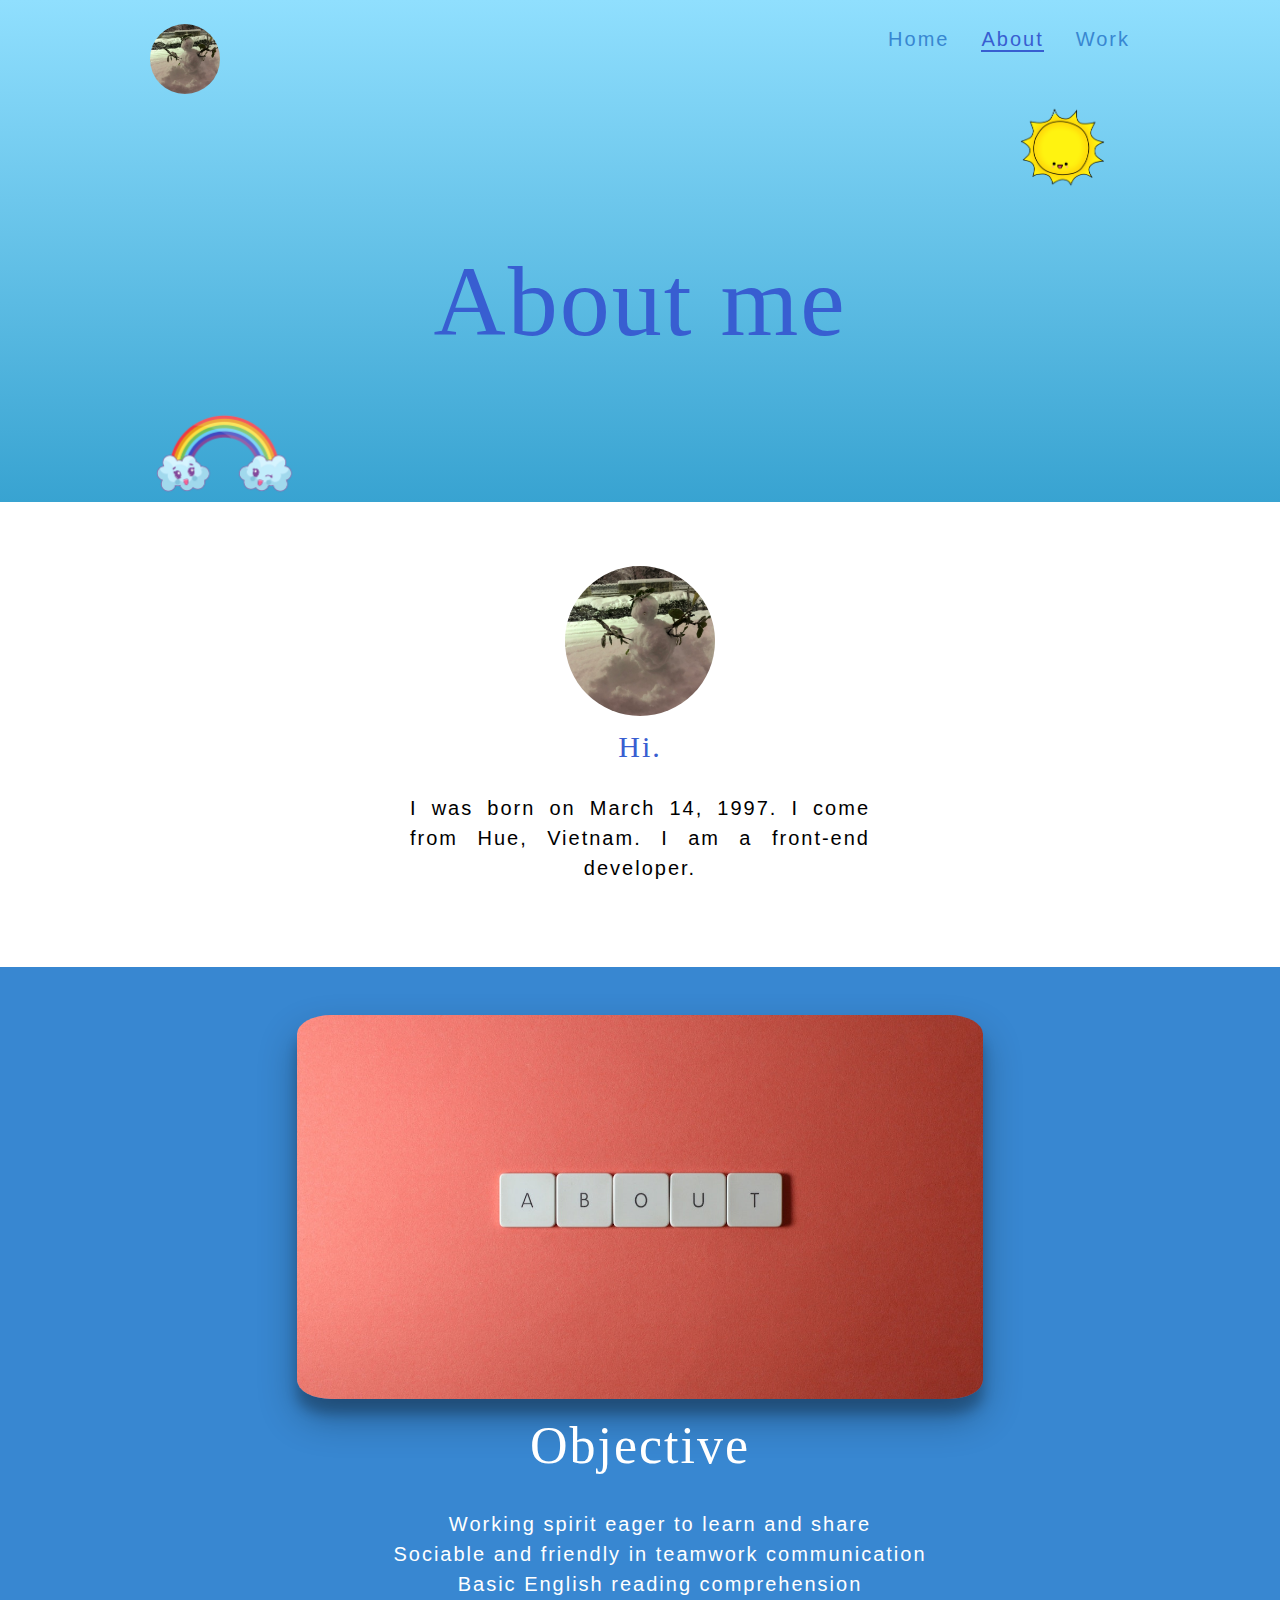
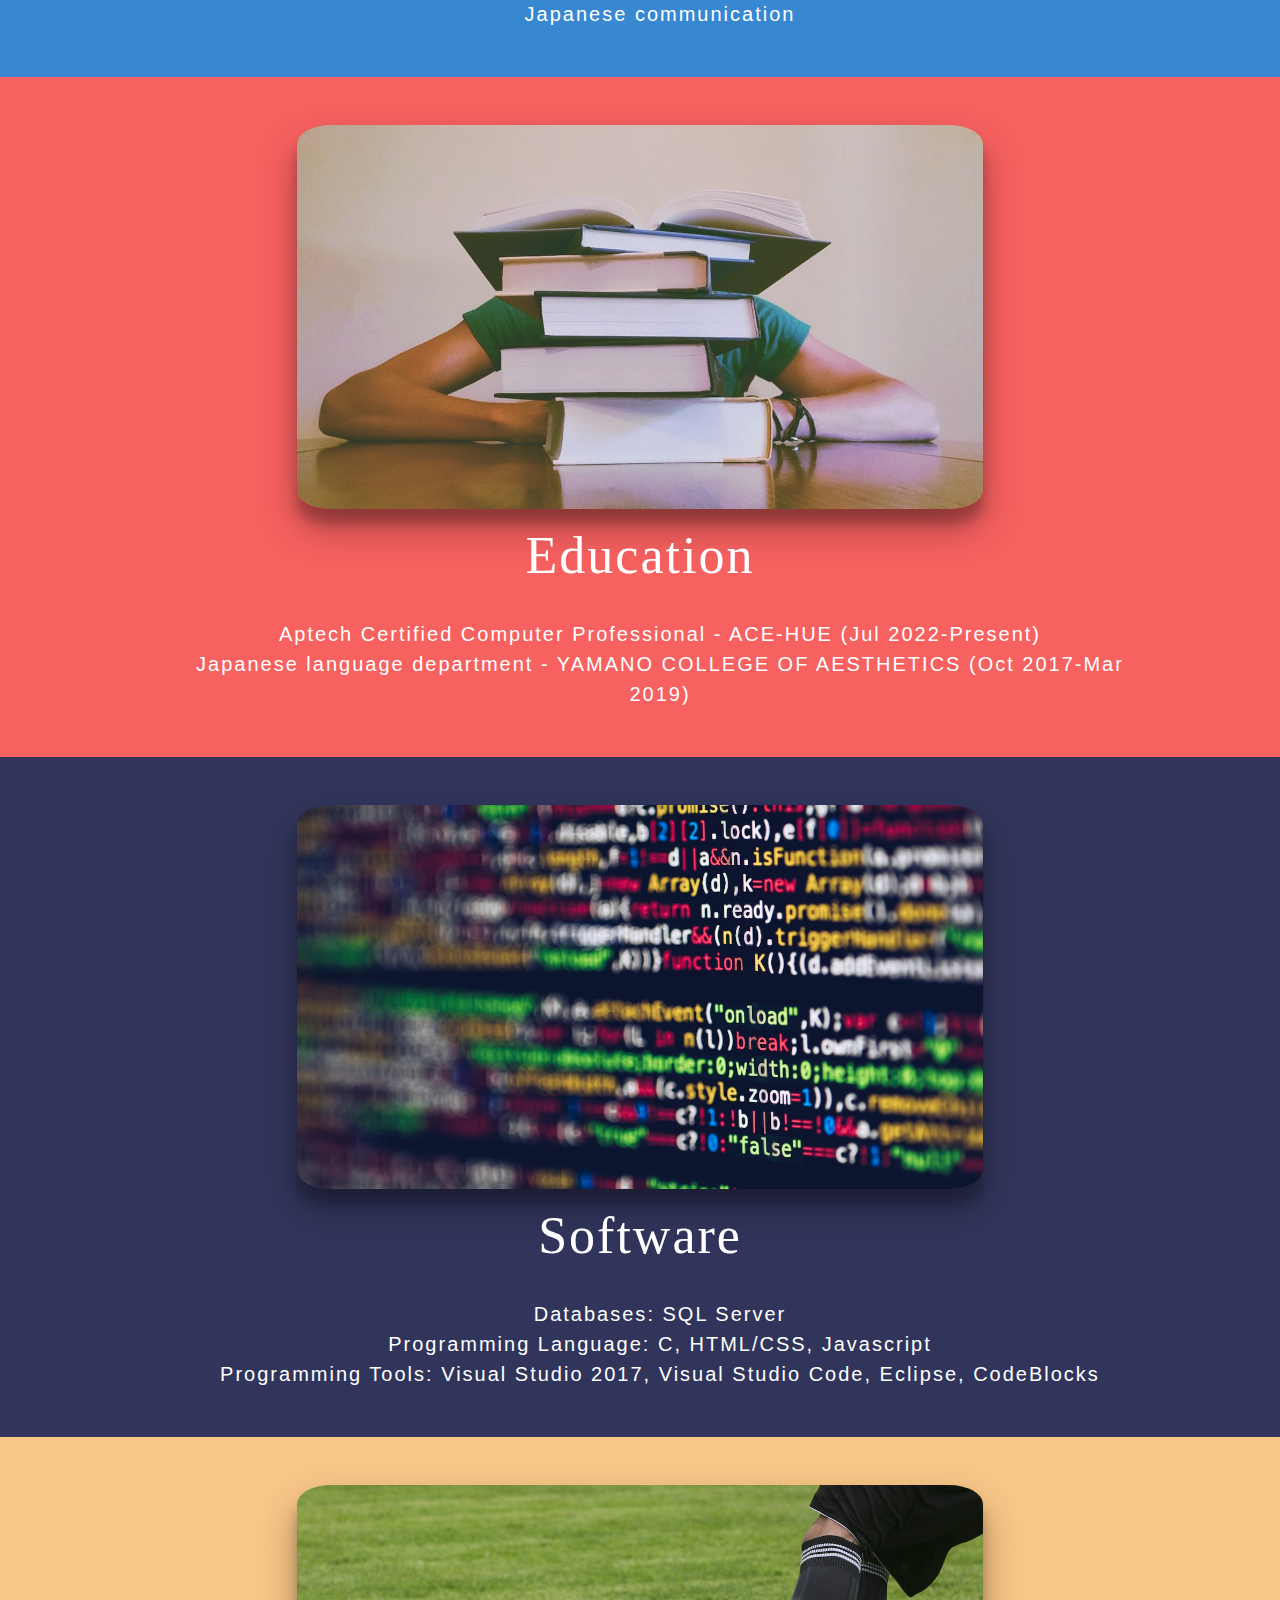
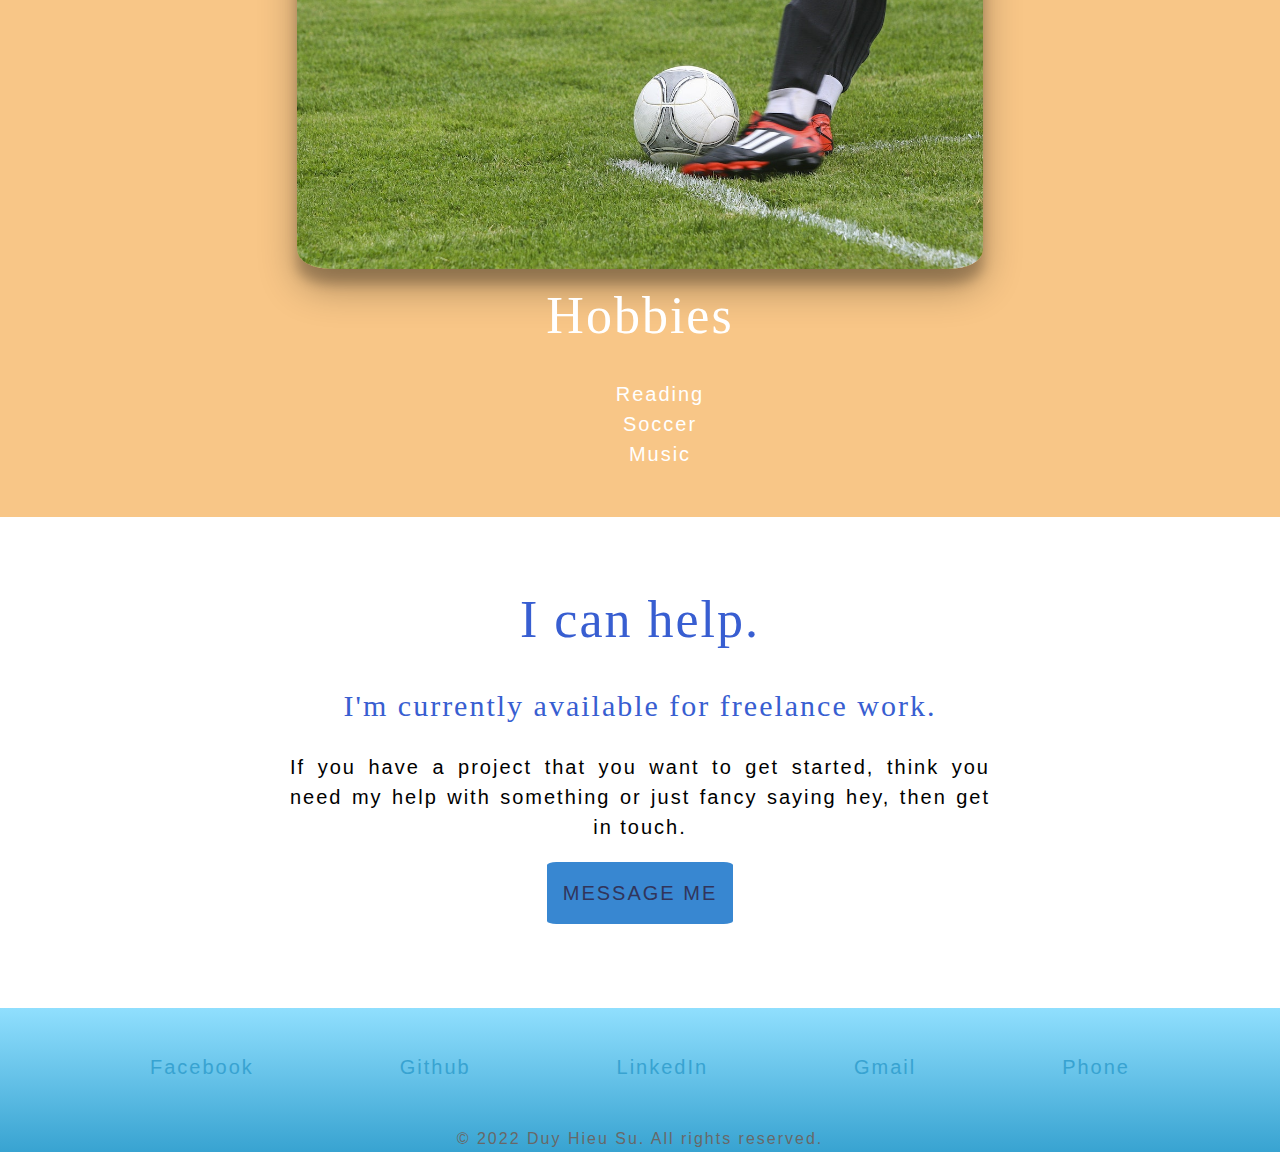
==== html/about.html @ 9811d291 "feat:add about page" ====
<!DOCTYPE html>
<html lang="en">

<head>
  <meta charset="UTF-8">
  <meta http-equiv="X-UA-Compatible" content="IE=edge">
  <meta name="viewport" content="width=device-width, initial-scale=1.0">
  <title>SDH - Front-end Dev</title>
  <link rel="stylesheet" href="../css/style.css">
</head>

<body>
  <!-- header -->
  <header>
    <div class="container container-flex">
      <div class="site-logo">
        <img src="../img/img-1.png" alt="">
      </div>
      <nav>
        <ul class="nav-list">
          <li class="nav-item"><a href="../index.html" class="nav-link">Home</a></li>
          <li class="nav-item"><a href="#" class="nav-link active">About</a></li>
          <li class="nav-item"><a href="#" class="nav-link">Work</a></li>
        </ul>
      </nav>
    </div>
    <div class="container header-title">

      <div class="header-title-heading">
        <h1>About me</h1>
      </div>
      <img class="header-title-right" src="../img/sun.png" alt="">
      <img class="header-title-left" src="../img/cloud.png" alt="">
    </div>
  </header>
  <!-- main -->
  <main>
    <!-- about -->
    <article id="about" class="container">
      <img src="../img/img-1.png" alt="">
      <h3>Hi.</h3>
      <p>I was born on March 14, 1997. I come from Hue, Vietnam. I am a front-end developer.</p>
    </article>
    <!-- article -->
    <article id="objective">
      <div class="container about-article">
        <img class="about-article-img" src="../img/about-1.png" alt="objective image">
        <h2 class="about-article-title">Objective</h2>
        <div class="about-article-body">
          <ul>
            <li>Working spirit eager to learn and share</li>
            <li>Sociable and friendly in teamwork communication</li>
            <li>Basic English reading comprehension</li>
            <li>Japanese communication</li>
          </ul>
        </div>
      </div>
    </article>

    <article id="education">
      <div class="container about-article">
        <img class="about-article-img" src="../img/about-2.png" alt="objective image">
        <h2 class="about-article-title">Education</h2>
        <div class="about-article-body">
          <ul>
            <li>Aptech Certified Computer Professional - ACE-HUE (Jul 2022-Present)</li>
            <li>Japanese language department - YAMANO COLLEGE OF AESTHETICS (Oct 2017-Mar 2019)</li>
          </ul>
        </div>
      </div>
    </article>

    <article id="software">
      <div class="container about-article">
        <img class="about-article-img" src="../img/about-3.png" alt="objective image">
        <h2 class="about-article-title">Software</h2>
        <div class="about-article-body">
          <ul>
            <li><strong>Databases</strong>: SQL Server</li>
            <li><strong>Programming Language</strong>: C, HTML/CSS, Javascript</li>
            <li><strong>Programming Tools</strong>: Visual Studio 2017, Visual Studio Code, Eclipse, CodeBlocks</li>
          </ul>
        </div>
      </div>
    </article>

    <article id="hobbies">
      <div class="container about-article">
        <img class="about-article-img" src="../img/about-4.png" alt="objective image">
        <h2 class="about-article-title">Hobbies</h2>
        <div class="about-article-body">
          <ul>
            <li>Reading</li>
            <li>Soccer</li>
            <li>Music</li>
          </ul>
        </div>
      </div>
    </article>

    <!-- i can help -->
    <article id="help" class="container">
      <h2>I can help.</h2>
      <h3>I'm currently available for freelance work.</h3>
      <p class="help-content">If you have a project that you want to get started, think you need my help with something
        or just fancy saying hey, then get in touch.</p>
      <p class="btn-mailto"><a href="mailto:sdhieu143@gmail.com" target="_blank">message me</a></p>
    </article>
  </main>
  <footer>
    <div class="container container-flex">
      <p><a href="">Facebook</a></p>
      <p><a href="">Github</a></p>
      <p><a href="">LinkedIn</a></p>
      <p><a href="">Gmail</a></p>
      <p><a href="">Phone</a></p>
    </div>
    <div class="container">
      <p><small>© 2022 Duy Hieu Su. All rights reserved.</small></p>
    </div>
  </footer>
</body>

</html>
---- css/style.css ----
body{
    margin: 0;
    padding: 0;
    font-size: 1.25em;
    font-family: 'Ubuntu', sans-serif;
    font-weight: 300;
    line-height: 1.5;
    letter-spacing: 2px;
}
a{
    text-decoration: none;
    color: #38a3d1;
    transition: 1s;
}
a:hover{
  color: #31355B;
}
ul{
  margin: 0;
  list-style: none;
}
.site-logo img{
    height: 70px;
    width: 70px;
    object-fit: cover;
    border-radius: 50%;
}
.hero-img img{
  width: 100%;
  object-fit: cover;
}
#about img{
  width: 150px;
  height: 150px;
  object-fit: cover;
  margin: 0 auto;
  border-radius: 50%;
}
.what-img img{
  width: 100%;
  object-fit: cover;
  max-height: 300px;
}
/* paragraphy */
h1,
h2,
h3{
  font-family: 'Caramel', cursive;
  font-weight: 400;
  color: #385ed1;
}
h1{
    font-size: 5em;
    margin: 1.5rem 0;
}
h2{
  font-size: 2.6em;
  margin: 0 0 1.5rem 0;
  text-align: center;
}
h3{
  font-size: 1.5em;
  margin: 0 0 1.5rem 0;
}
.header-title p{
  font-size: 1.5em;
  margin: 2rem 0;
  color: #3887d1;
}
small{
  font-size: .8em;
  color: #686868;
}
/* layout */
header, footer{
    background: linear-gradient(to bottom, #90dffe 0%,#38a3d1 100%);
    padding-top: 1.5rem;
    text-align: center;
}
.container{
    max-width: 980px;
    width: 90%;
    margin: 0 auto;
}
.container-flex{
    display: flex;
    flex-direction: column;
    justify-content: space-between;
}
#objective{
  background: #3887d1;
}
#education{
  background: #f76160;
}
#software{
  background: #31355B;
}
#hobbies{
  background: #F8C687;
}
@media (min-width:675px){
    .container-flex{
        flex-direction: row;
    }
}
/* nav */
.site-logo img{
    margin: 0;
}
.nav-list{
  display: flex;
  list-style: none;
  padding: 0;
  justify-content: center;
  flex-direction: column;
}
.nav-link{
    font-size: 1em;
    color: #3887d1;
    transition: 1s color;
}
.nav-link:hover,
.nav-link:focus,
.active{
    color: #385ed1;
    border-bottom: 2px solid #385ed1;
}
@media (min-width:675px){
    .nav-list{
        flex-direction: row;
    }
    .nav-item{
        margin-left: 2rem;
    }
}
/* header title */
.header-title{
  position: relative;
  height: 400px;
}
.header-title-heading{
  position: absolute;
  top: 50%;
  left: 50%;
  transform: translate(-50%, -50%);
}
.header-title-right{
  position: absolute;
  top: 0;
  right: 0;
  height: 100px;
}
.header-title-left{
  position: absolute;
  bottom: 0;
  left: 0;
  height: 100px;
}
@media (max-width:675px){
  .header-title-left,
  .header-title-right{
    display: none;
  }
}
/* about */
#about{
  max-width: 460px;
  text-align: center;
  padding: 2rem 0;
  margin: 2rem auto;
}
#about p{
  text-align: justify;
  text-align-last: center;
}
/* what */ 
#what{
  padding: 2rem 0;
  margin: 2rem auto;
}
.what-img{
  width: 40%;
}
.what-body{
  width: 55%;
}
.what-bottom .what-img{
  order: 1;
}
.what-bottom .what-body{
  order: 0;
}
@media (max-width:992px){
  #what .container-flex{
    flex-direction: column;
  }
  .what-img{
    width: 100%;
  }
  .what-body{
    width: 100%;
    text-align: center;
  }
  .what-bottom .what-img{
    order: 0;
  }
  .what-bottom .what-body{
    order: 1;
  }
}
/* help */
#help{
  padding: 2rem 0;
  margin: 2rem auto;
  max-width: 700px;
  text-align: center;
}
.help-content{
  text-align: justify;
  text-align-last: center;
}
.btn-mailto a{
  display: inline-block;
  text-transform: uppercase;
  color: #31355B;
  background-color: #3887d1;
  padding: 1rem;
  transition: 1s;
  border-radius: 5%;
}
.btn-mailto a:hover{
  background-color: #31355B;
  color: #fff;
  box-shadow: rgb(0 0 0 / 60%) 0px 0px 1rem;
}
/* about-article */
.about-article{
  padding: 3rem 0;
  text-align: center;
}
.about-article-img{
  height: 30vw;
  width: 70%;
  object-fit: cover;
  box-shadow: rgba(0, 0, 0, 0.3) 0px 19px 38px, rgba(0, 0, 0, 0.22) 0px 15px 12px;
  border-radius: 5%;
}
.about-article-title{
  color: #fff;
}
.about-article-body{
  color: #fff;
}
/* footer */
/* fonts */
@font-face {
    font-family: 'Caramel';
    src: url('./fonts/Caramel-Regular.eot');
    src: url('./fonts/Caramel-Regular.eot?#iefix') format('embedded-opentype'),
        url('./fonts/Caramel-Regular.woff2') format('woff2'),
        url('./fonts/Caramel-Regular.woff') format('woff'),
        url('./fonts/Caramel-Regular.ttf') format('truetype'),
        url('./fonts/Caramel-Regular.svg#Caramel-Regular') format('svg');
    font-weight: normal;
    font-style: normal;
    font-display: swap;
}

@font-face {
    font-family: 'Ubuntu';
    src: url('./fonts/Ubuntu-Bold.eot');
    src: url('./fonts/Ubuntu-Bold.eot?#iefix') format('embedded-opentype'),
        url('./fonts/Ubuntu-Bold.woff2') format('woff2'),
        url('./fonts/Ubuntu-Bold.woff') format('woff'),
        url('./fonts/Ubuntu-Bold.ttf') format('truetype'),
        url('./fonts/Ubuntu-Bold.svg#Ubuntu-Bold') format('svg');
    font-weight: bold;
    font-style: normal;
    font-display: swap;
}

@font-face {
    font-family: 'Ubuntu';
    src: url('./fonts/Ubuntu-BoldItalic.eot');
    src: url('./fonts/Ubuntu-BoldItalic.eot?#iefix') format('embedded-opentype'),
        url('./fonts/Ubuntu-BoldItalic.woff2') format('woff2'),
        url('./fonts/Ubuntu-BoldItalic.woff') format('woff'),
        url('./fonts/Ubuntu-BoldItalic.ttf') format('truetype'),
        url('./fonts/Ubuntu-BoldItalic.svg#Ubuntu-BoldItalic') format('svg');
    font-weight: bold;
    font-style: italic;
    font-display: swap;
}

@font-face {
    font-family: 'Ubuntu';
    src: url('./fonts/Ubuntu-Italic.eot');
    src: url('./fonts/Ubuntu-Italic.eot?#iefix') format('embedded-opentype'),
        url('./fonts/Ubuntu-Italic.woff2') format('woff2'),
        url('./fonts/Ubuntu-Italic.woff') format('woff'),
        url('./fonts/Ubuntu-Italic.ttf') format('truetype'),
        url('./fonts/Ubuntu-Italic.svg#Ubuntu-Italic') format('svg');
    font-weight: normal;
    font-style: italic;
    font-display: swap;
}

@font-face {
    font-family: 'Ubuntu';
    src: url('./fonts/Ubuntu-Light.eot');
    src: url('./fonts/Ubuntu-Light.eot?#iefix') format('embedded-opentype'),
        url('./fonts/Ubuntu-Light.woff2') format('woff2'),
        url('./fonts/Ubuntu-Light.woff') format('woff'),
        url('./fonts/Ubuntu-Light.ttf') format('truetype'),
        url('./fonts/Ubuntu-Light.svg#Ubuntu-Light') format('svg');
    font-weight: 300;
    font-style: normal;
    font-display: swap;
}

@font-face {
    font-family: 'Ubuntu';
    src: url('./fonts/Ubuntu-LightItalic.eot');
    src: url('./fonts/Ubuntu-LightItalic.eot?#iefix') format('embedded-opentype'),
        url('./fonts/Ubuntu-LightItalic.woff2') format('woff2'),
        url('./fonts/Ubuntu-LightItalic.woff') format('woff'),
        url('./fonts/Ubuntu-LightItalic.ttf') format('truetype'),
        url('./fonts/Ubuntu-LightItalic.svg#Ubuntu-LightItalic') format('svg');
    font-weight: 300;
    font-style: italic;
    font-display: swap;
}

@font-face {
    font-family: 'Ubuntu';
    src: url('./fonts/Ubuntu-Medium.eot');
    src: url('./fonts/Ubuntu-Medium.eot?#iefix') format('embedded-opentype'),
        url('./fonts/Ubuntu-Medium.woff2') format('woff2'),
        url('./fonts/Ubuntu-Medium.woff') format('woff'),
        url('./fonts/Ubuntu-Medium.ttf') format('truetype'),
        url('./fonts/Ubuntu-Medium.svg#Ubuntu-Medium') format('svg');
    font-weight: 500;
    font-style: normal;
    font-display: swap;
}

@font-face {
    font-family: 'Ubuntu';
    src: url('./fonts/Ubuntu-Regular.eot');
    src: url('./fonts/Ubuntu-Regular.eot?#iefix') format('embedded-opentype'),
        url('./fonts/Ubuntu-Regular.woff2') format('woff2'),
        url('./fonts/Ubuntu-Regular.woff') format('woff'),
        url('./fonts/Ubuntu-Regular.ttf') format('truetype'),
        url('./fonts/Ubuntu-Regular.svg#Ubuntu-Regular') format('svg');
    font-weight: normal;
    font-style: normal;
    font-display: swap;
}

@font-face {
    font-family: 'Ubuntu';
    src: url('./fonts/Ubuntu-MediumItalic.eot');
    src: url('./fonts/Ubuntu-MediumItalic.eot?#iefix') format('embedded-opentype'),
        url('./fonts/Ubuntu-MediumItalic.woff2') format('woff2'),
        url('./fonts/Ubuntu-MediumItalic.woff') format('woff'),
        url('./fonts/Ubuntu-MediumItalic.ttf') format('truetype'),
        url('./fonts/Ubuntu-MediumItalic.svg#Ubuntu-MediumItalic') format('svg');
    font-weight: 500;
    font-style: italic;
    font-display: swap;
}
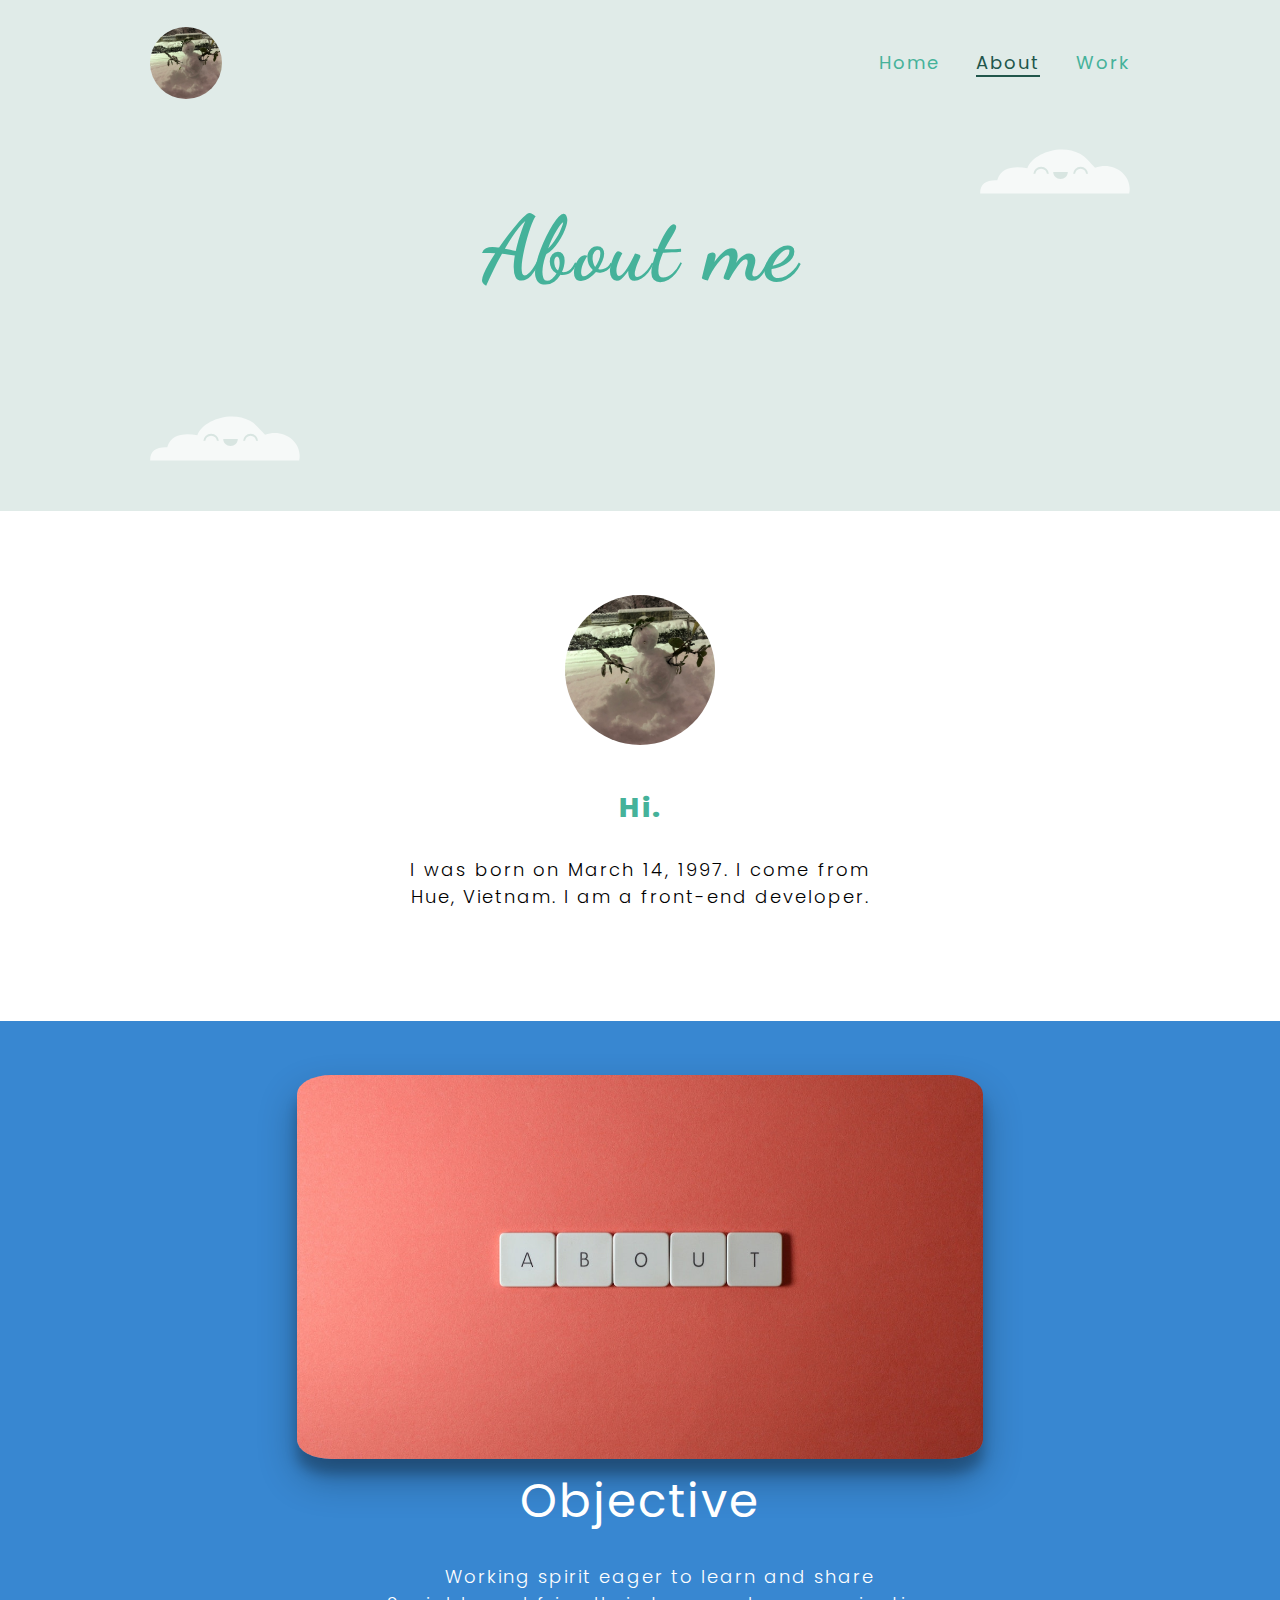
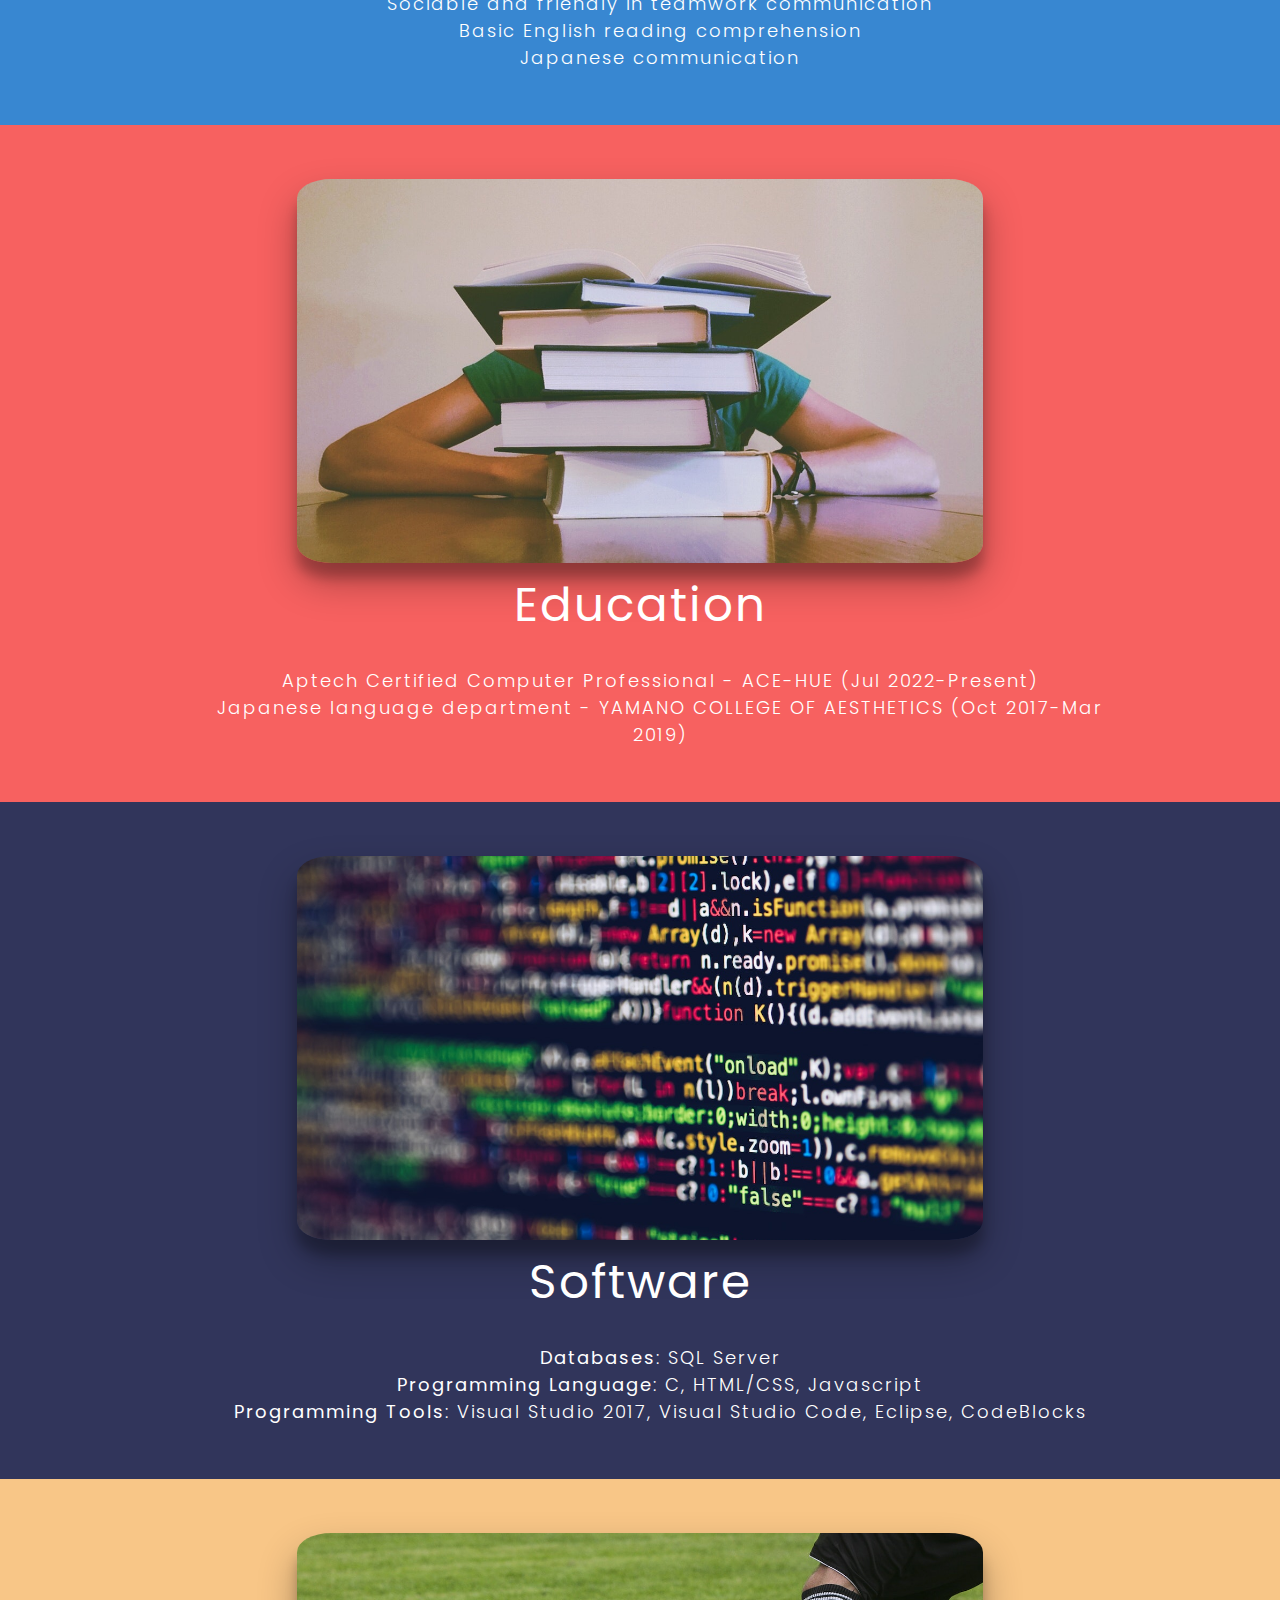
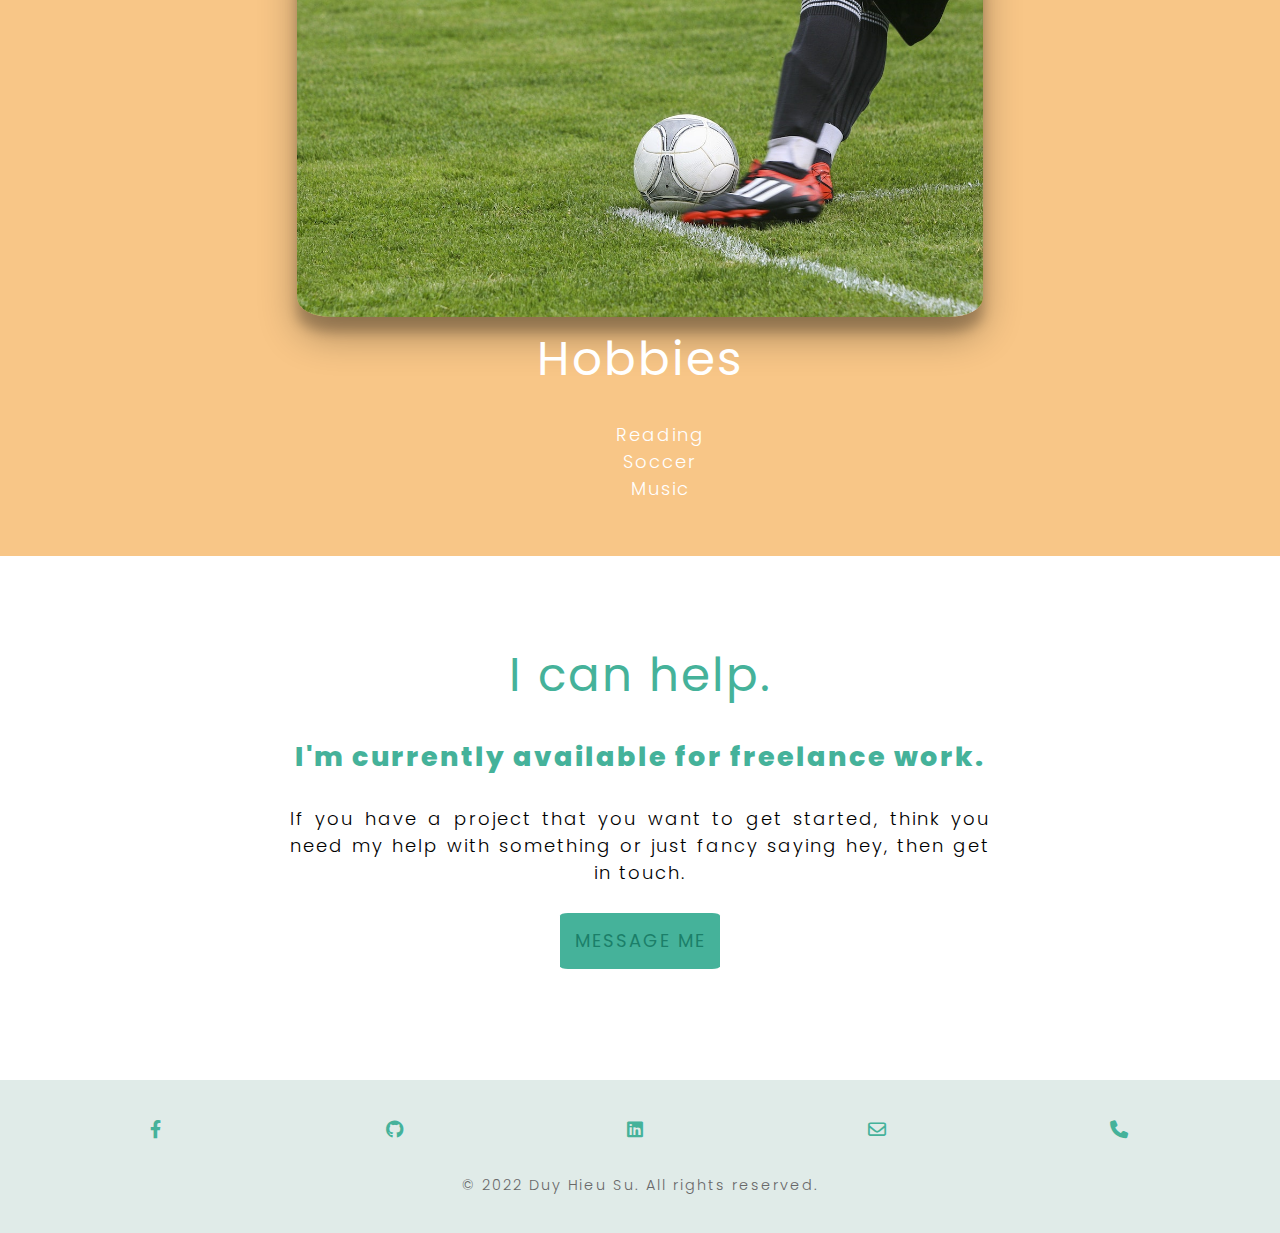
==== commit a035d89e: "refactor: home-page and about-page" ====
--- a/html/about.html
+++ b/html/about.html
@@ -6,16 +6,19 @@
   <meta http-equiv="X-UA-Compatible" content="IE=edge">
   <meta name="viewport" content="width=device-width, initial-scale=1.0">
   <title>SDH - Front-end Dev</title>
+  <link rel="preconnect" href="https://fonts.googleapis.com">
+  <link rel="preconnect" href="https://fonts.gstatic.com" crossorigin>
+  <link href="https://fonts.googleapis.com/css2?family=Dancing+Script:wght@700&display=swap" rel="stylesheet">
   <link rel="stylesheet" href="../css/style.css">
+  <link rel="stylesheet" href="../fontawesome-free-6.2.0-web/css/all.css">
+  <link rel="icon" href="../img/img-1.png" type="image/x-icon">
 </head>
 
 <body>
   <!-- header -->
   <header>
     <div class="container container-flex">
-      <div class="site-logo">
-        <img src="../img/img-1.png" alt="">
-      </div>
+      <img class="site-logo" src="../img/img-1.png" alt="">
       <nav>
         <ul class="nav-list">
           <li class="nav-item"><a href="../index.html" class="nav-link">Home</a></li>
@@ -25,12 +28,15 @@
       </nav>
     </div>
     <div class="container header-title">
-
+      
       <div class="header-title-heading">
         <h1>About me</h1>
       </div>
-      <img class="header-title-right" src="../img/sun.png" alt="">
-      <img class="header-title-left" src="../img/cloud.png" alt="">
+
+      <img class="header-title-right" src="../img/cloud.svg" alt="">
+
+      <img class="header-title-left" src="../img/cloud.svg" alt="">
+      
     </div>
   </header>
   <!-- main -->
@@ -109,13 +115,13 @@
   </main>
   <footer>
     <div class="container container-flex">
-      <p><a href="">Facebook</a></p>
-      <p><a href="">Github</a></p>
-      <p><a href="">LinkedIn</a></p>
-      <p><a href="">Gmail</a></p>
-      <p><a href="">Phone</a></p>
+      <p><a href=""><i class="fa-brands fa-facebook-f"></i></a></p>
+      <p><a href=""><i class="fa-brands fa-github"></i></a></p>
+      <p><a href=""><i class="fa-brands fa-linkedin"></i></a></p>
+      <p><a href=""><i class="fa-regular fa-envelope"></i></a></p>
+      <p><a href=""><i class="fa-solid fa-phone"></i></a></p>
     </div>
-    <div class="container">
+    <div class="coppy-right container">
       <p><small>© 2022 Duy Hieu Su. All rights reserved.</small></p>
     </div>
   </footer>
--- a/css/style.css
+++ b/css/style.css
@@ -1,29 +1,35 @@
+html{
+    font-size: 1.125em;
+    font-family: 'Poppins', sans-serif;
+    font-weight: 300;
+    line-height: 1.5;
+    letter-spacing: 2px;
+}
 body{
     margin: 0;
     padding: 0;
-    font-size: 1.25em;
-    font-family: 'Ubuntu', sans-serif;
-    font-weight: 300;
-    line-height: 1.5;
-    letter-spacing: 2px;
 }
 a{
     text-decoration: none;
-    color: #38a3d1;
+    color: #45b29a;
     transition: 1s;
 }
 a:hover{
-  color: #31355B;
+  color: #21564b;
 }
 ul{
   margin: 0;
   list-style: none;
 }
-.site-logo img{
-    height: 70px;
-    width: 70px;
+.site-logo{
+    height: 72px;
+    width: 72px;
     object-fit: cover;
     border-radius: 50%;
+}
+.header-title img{
+  width: 150px;
+  height: 45px;
 }
 .hero-img img{
   width: 100%;
@@ -35,6 +41,7 @@
   object-fit: cover;
   margin: 0 auto;
   border-radius: 50%;
+  margin-bottom: 2rem;
 }
 .what-img img{
   width: 100%;
@@ -45,27 +52,37 @@
 h1,
 h2,
 h3{
-  font-family: 'Caramel', cursive;
-  font-weight: 400;
-  color: #385ed1;
+  color: #45b29a;
+  margin: 0;
 }
 h1{
     font-size: 5em;
     margin: 1.5rem 0;
+    font-family: 'Dancing Script', cursive;
 }
 h2{
   font-size: 2.6em;
-  margin: 0 0 1.5rem 0;
+  margin-bottom: 1.5rem;
+  font-weight: 400;
   text-align: center;
 }
 h3{
-  font-size: 1.5em;
-  margin: 0 0 1.5rem 0;
+  font-size: 1.5rem;
+  margin-bottom: 1.5rem;
+}
+p{
+  font-weight: 300;
+  margin: 0;
+  margin-bottom: 1.5rem;
 }
 .header-title p{
   font-size: 1.5em;
   margin: 2rem 0;
-  color: #3887d1;
+  color: #45b29a;
+  font-weight: 400;
+}
+.coppy-right p{
+  margin: 0;
 }
 small{
   font-size: .8em;
@@ -73,9 +90,14 @@
 }
 /* layout */
 header, footer{
-    background: linear-gradient(to bottom, #90dffe 0%,#38a3d1 100%);
-    padding-top: 1.5rem;
+    background: #E0EBE8;
     text-align: center;
+}
+header{
+  padding-top: 1.5rem;
+}
+footer{
+  padding: 2rem 0;
 }
 .container{
     max-width: 980px;
@@ -105,8 +127,8 @@
     }
 }
 /* nav */
-.site-logo img{
-    margin: 0;
+.site-logo{
+    margin: auto;
 }
 .nav-list{
   display: flex;
@@ -115,18 +137,25 @@
   justify-content: center;
   flex-direction: column;
 }
+.nav-item{
+  line-height: 72px;
+}
 .nav-link{
     font-size: 1em;
-    color: #3887d1;
+    color: #45b29a;
+    font-weight: 400;
     transition: 1s color;
 }
 .nav-link:hover,
 .nav-link:focus,
 .active{
-    color: #385ed1;
-    border-bottom: 2px solid #385ed1;
+    color: #21564b;
+    border-bottom: 2px solid #21564b;
 }
 @media (min-width:675px){
+    .site-logo{
+    margin-left: 0;
+    }
     .nav-list{
         flex-direction: row;
     }
@@ -137,38 +166,31 @@
 /* header title */
 .header-title{
   position: relative;
-  height: 400px;
-}
-.header-title-heading{
-  position: absolute;
-  top: 50%;
-  left: 50%;
-  transform: translate(-50%, -50%);
+  height: 300px;
+  padding: 56px 0;
 }
 .header-title-right{
   position: absolute;
-  top: 0;
+  top: 50px;
   right: 0;
-  height: 100px;
 }
 .header-title-left{
   position: absolute;
-  bottom: 0;
+  bottom: 50px;
   left: 0;
-  height: 100px;
-}
-@media (max-width:675px){
+}
+/* @media (max-width:675px){
   .header-title-left,
   .header-title-right{
     display: none;
   }
-}
+} */
 /* about */
 #about{
   max-width: 460px;
   text-align: center;
-  padding: 2rem 0;
-  margin: 2rem auto;
+  padding: 84px 0;
+  margin: 0 auto;
 }
 #about p{
   text-align: justify;
@@ -176,8 +198,11 @@
 }
 /* what */ 
 #what{
-  padding: 2rem 0;
-  margin: 2rem auto;
+  padding: 84px 0;
+  margin: 0 auto;
+}
+#what section{
+  margin-bottom: 84px;
 }
 .what-img{
   width: 40%;
@@ -197,6 +222,7 @@
   }
   .what-img{
     width: 100%;
+    margin-bottom: 2rem;
   }
   .what-body{
     width: 100%;
@@ -211,8 +237,8 @@
 }
 /* help */
 #help{
-  padding: 2rem 0;
-  margin: 2rem auto;
+  padding: 84px 0;
+  margin: 0 auto;
   max-width: 700px;
   text-align: center;
 }
@@ -221,17 +247,18 @@
   text-align-last: center;
 }
 .btn-mailto a{
+  font-size: 1rem;
+  font-weight: 400;
   display: inline-block;
   text-transform: uppercase;
-  color: #31355B;
-  background-color: #3887d1;
-  padding: 1rem;
+  color: #1b7f69;
+  background-color: #45b29a;
+  padding: .8rem;
   transition: 1s;
   border-radius: 5%;
 }
 .btn-mailto a:hover{
-  background-color: #31355B;
-  color: #fff;
+  background-color: #3ea08a;
   box-shadow: rgb(0 0 0 / 60%) 0px 0px 1rem;
 }
 /* about-article */
@@ -253,121 +280,169 @@
   color: #fff;
 }
 /* footer */
+
 /* fonts */
 @font-face {
-    font-family: 'Caramel';
-    src: url('./fonts/Caramel-Regular.eot');
-    src: url('./fonts/Caramel-Regular.eot?#iefix') format('embedded-opentype'),
-        url('./fonts/Caramel-Regular.woff2') format('woff2'),
-        url('./fonts/Caramel-Regular.woff') format('woff'),
-        url('./fonts/Caramel-Regular.ttf') format('truetype'),
-        url('./fonts/Caramel-Regular.svg#Caramel-Regular') format('svg');
-    font-weight: normal;
-    font-style: normal;
-    font-display: swap;
-}
-
-@font-face {
-    font-family: 'Ubuntu';
-    src: url('./fonts/Ubuntu-Bold.eot');
-    src: url('./fonts/Ubuntu-Bold.eot?#iefix') format('embedded-opentype'),
-        url('./fonts/Ubuntu-Bold.woff2') format('woff2'),
-        url('./fonts/Ubuntu-Bold.woff') format('woff'),
-        url('./fonts/Ubuntu-Bold.ttf') format('truetype'),
-        url('./fonts/Ubuntu-Bold.svg#Ubuntu-Bold') format('svg');
-    font-weight: bold;
-    font-style: normal;
-    font-display: swap;
-}
-
-@font-face {
-    font-family: 'Ubuntu';
-    src: url('./fonts/Ubuntu-BoldItalic.eot');
-    src: url('./fonts/Ubuntu-BoldItalic.eot?#iefix') format('embedded-opentype'),
-        url('./fonts/Ubuntu-BoldItalic.woff2') format('woff2'),
-        url('./fonts/Ubuntu-BoldItalic.woff') format('woff'),
-        url('./fonts/Ubuntu-BoldItalic.ttf') format('truetype'),
-        url('./fonts/Ubuntu-BoldItalic.svg#Ubuntu-BoldItalic') format('svg');
-    font-weight: bold;
-    font-style: italic;
-    font-display: swap;
-}
-
-@font-face {
-    font-family: 'Ubuntu';
-    src: url('./fonts/Ubuntu-Italic.eot');
-    src: url('./fonts/Ubuntu-Italic.eot?#iefix') format('embedded-opentype'),
-        url('./fonts/Ubuntu-Italic.woff2') format('woff2'),
-        url('./fonts/Ubuntu-Italic.woff') format('woff'),
-        url('./fonts/Ubuntu-Italic.ttf') format('truetype'),
-        url('./fonts/Ubuntu-Italic.svg#Ubuntu-Italic') format('svg');
-    font-weight: normal;
-    font-style: italic;
-    font-display: swap;
-}
-
-@font-face {
-    font-family: 'Ubuntu';
-    src: url('./fonts/Ubuntu-Light.eot');
-    src: url('./fonts/Ubuntu-Light.eot?#iefix') format('embedded-opentype'),
-        url('./fonts/Ubuntu-Light.woff2') format('woff2'),
-        url('./fonts/Ubuntu-Light.woff') format('woff'),
-        url('./fonts/Ubuntu-Light.ttf') format('truetype'),
-        url('./fonts/Ubuntu-Light.svg#Ubuntu-Light') format('svg');
-    font-weight: 300;
-    font-style: normal;
-    font-display: swap;
-}
-
-@font-face {
-    font-family: 'Ubuntu';
-    src: url('./fonts/Ubuntu-LightItalic.eot');
-    src: url('./fonts/Ubuntu-LightItalic.eot?#iefix') format('embedded-opentype'),
-        url('./fonts/Ubuntu-LightItalic.woff2') format('woff2'),
-        url('./fonts/Ubuntu-LightItalic.woff') format('woff'),
-        url('./fonts/Ubuntu-LightItalic.ttf') format('truetype'),
-        url('./fonts/Ubuntu-LightItalic.svg#Ubuntu-LightItalic') format('svg');
-    font-weight: 300;
-    font-style: italic;
-    font-display: swap;
-}
-
-@font-face {
-    font-family: 'Ubuntu';
-    src: url('./fonts/Ubuntu-Medium.eot');
-    src: url('./fonts/Ubuntu-Medium.eot?#iefix') format('embedded-opentype'),
-        url('./fonts/Ubuntu-Medium.woff2') format('woff2'),
-        url('./fonts/Ubuntu-Medium.woff') format('woff'),
-        url('./fonts/Ubuntu-Medium.ttf') format('truetype'),
-        url('./fonts/Ubuntu-Medium.svg#Ubuntu-Medium') format('svg');
-    font-weight: 500;
-    font-style: normal;
-    font-display: swap;
-}
-
-@font-face {
-    font-family: 'Ubuntu';
-    src: url('./fonts/Ubuntu-Regular.eot');
-    src: url('./fonts/Ubuntu-Regular.eot?#iefix') format('embedded-opentype'),
-        url('./fonts/Ubuntu-Regular.woff2') format('woff2'),
-        url('./fonts/Ubuntu-Regular.woff') format('woff'),
-        url('./fonts/Ubuntu-Regular.ttf') format('truetype'),
-        url('./fonts/Ubuntu-Regular.svg#Ubuntu-Regular') format('svg');
-    font-weight: normal;
-    font-style: normal;
-    font-display: swap;
-}
-
-@font-face {
-    font-family: 'Ubuntu';
-    src: url('./fonts/Ubuntu-MediumItalic.eot');
-    src: url('./fonts/Ubuntu-MediumItalic.eot?#iefix') format('embedded-opentype'),
-        url('./fonts/Ubuntu-MediumItalic.woff2') format('woff2'),
-        url('./fonts/Ubuntu-MediumItalic.woff') format('woff'),
-        url('./fonts/Ubuntu-MediumItalic.ttf') format('truetype'),
-        url('./fonts/Ubuntu-MediumItalic.svg#Ubuntu-MediumItalic') format('svg');
-    font-weight: 500;
-    font-style: italic;
-    font-display: swap;
-}
-
+  font-family: 'Poppins';
+  src: url('../fonts/Poppins-Black.woff2') format('woff2'),
+      url('../fonts/Poppins-Black.woff') format('woff');
+  font-weight: 900;
+  font-style: normal;
+  font-display: swap;
+}
+
+@font-face {
+  font-family: 'Poppins';
+  src: url('../fonts/Poppins-Bold.woff2') format('woff2'),
+      url('../fonts/Poppins-Bold.woff') format('woff');
+  font-weight: bold;
+  font-style: normal;
+  font-display: swap;
+}
+
+@font-face {
+  font-family: 'Poppins';
+  src: url('../fonts/Poppins-BlackItalic.woff2') format('woff2'),
+      url('../fonts/Poppins-BlackItalic.woff') format('woff');
+  font-weight: 900;
+  font-style: italic;
+  font-display: swap;
+}
+
+@font-face {
+  font-family: 'Poppins';
+  src: url('../fonts/Poppins-BoldItalic.woff2') format('woff2'),
+      url('../fonts/Poppins-BoldItalic.woff') format('woff');
+  font-weight: bold;
+  font-style: italic;
+  font-display: swap;
+}
+
+@font-face {
+  font-family: 'Poppins';
+  src: url('../fonts/Poppins-ExtraBoldItalic.woff2') format('woff2'),
+      url('../fonts/Poppins-ExtraBoldItalic.woff') format('woff');
+  font-weight: bold;
+  font-style: italic;
+  font-display: swap;
+}
+
+@font-face {
+  font-family: 'Poppins';
+  src: url('../fonts/Poppins-ExtraBold.woff2') format('woff2'),
+      url('../fonts/Poppins-ExtraBold.woff') format('woff');
+  font-weight: bold;
+  font-style: normal;
+  font-display: swap;
+}
+
+@font-face {
+  font-family: 'Poppins';
+  src: url('../fonts/Poppins-ExtraLight.woff2') format('woff2'),
+      url('../fonts/Poppins-ExtraLight.woff') format('woff');
+  font-weight: 200;
+  font-style: normal;
+  font-display: swap;
+}
+
+@font-face {
+  font-family: 'Poppins';
+  src: url('../fonts/Poppins-Italic.woff2') format('woff2'),
+      url('../fonts/Poppins-Italic.woff') format('woff');
+  font-weight: normal;
+  font-style: italic;
+  font-display: swap;
+}
+
+@font-face {
+  font-family: 'Poppins';
+  src: url('../fonts/Poppins-ExtraLightItalic.woff2') format('woff2'),
+      url('../fonts/Poppins-ExtraLightItalic.woff') format('woff');
+  font-weight: 200;
+  font-style: italic;
+  font-display: swap;
+}
+
+@font-face {
+  font-family: 'Poppins';
+  src: url('../fonts/Poppins-Light.woff2') format('woff2'),
+      url('../fonts/Poppins-Light.woff') format('woff');
+  font-weight: 300;
+  font-style: normal;
+  font-display: swap;
+}
+
+@font-face {
+  font-family: 'Poppins';
+  src: url('../fonts/Poppins-LightItalic.woff2') format('woff2'),
+      url('../fonts/Poppins-LightItalic.woff') format('woff');
+  font-weight: 300;
+  font-style: italic;
+  font-display: swap;
+}
+
+@font-face {
+  font-family: 'Poppins';
+  src: url('../fonts/Poppins-Medium.woff2') format('woff2'),
+      url('../fonts/Poppins-Medium.woff') format('woff');
+  font-weight: 500;
+  font-style: normal;
+  font-display: swap;
+}
+
+@font-face {
+  font-family: 'Poppins';
+  src: url('../fonts/Poppins-Regular.woff2') format('woff2'),
+      url('../fonts/Poppins-Regular.woff') format('woff');
+  font-weight: normal;
+  font-style: normal;
+  font-display: swap;
+}
+
+@font-face {
+  font-family: 'Poppins';
+  src: url('../fonts/Poppins-MediumItalic.woff2') format('woff2'),
+      url('../fonts/Poppins-MediumItalic.woff') format('woff');
+  font-weight: 500;
+  font-style: italic;
+  font-display: swap;
+}
+
+@font-face {
+  font-family: 'Poppins';
+  src: url('../fonts/Poppins-Thin.woff2') format('woff2'),
+      url('../fonts/Poppins-Thin.woff') format('woff');
+  font-weight: 100;
+  font-style: normal;
+  font-display: swap;
+}
+
+@font-face {
+  font-family: 'Poppins';
+  src: url('../fonts/Poppins-SemiBoldItalic.woff2') format('woff2'),
+      url('../fonts/Poppins-SemiBoldItalic.woff') format('woff');
+  font-weight: 600;
+  font-style: italic;
+  font-display: swap;
+}
+
+@font-face {
+  font-family: 'Poppins';
+  src: url('../fonts/Poppins-SemiBold.woff2') format('woff2'),
+      url('../fonts/Poppins-SemiBold.woff') format('woff');
+  font-weight: 600;
+  font-style: normal;
+  font-display: swap;
+}
+
+@font-face {
+  font-family: 'Poppins';
+  src: url('../fonts/Poppins-ThinItalic.woff2') format('woff2'),
+      url('../fonts/Poppins-ThinItalic.woff') format('woff');
+  font-weight: 100;
+  font-style: italic;
+  font-display: swap;
+}
+
+
+
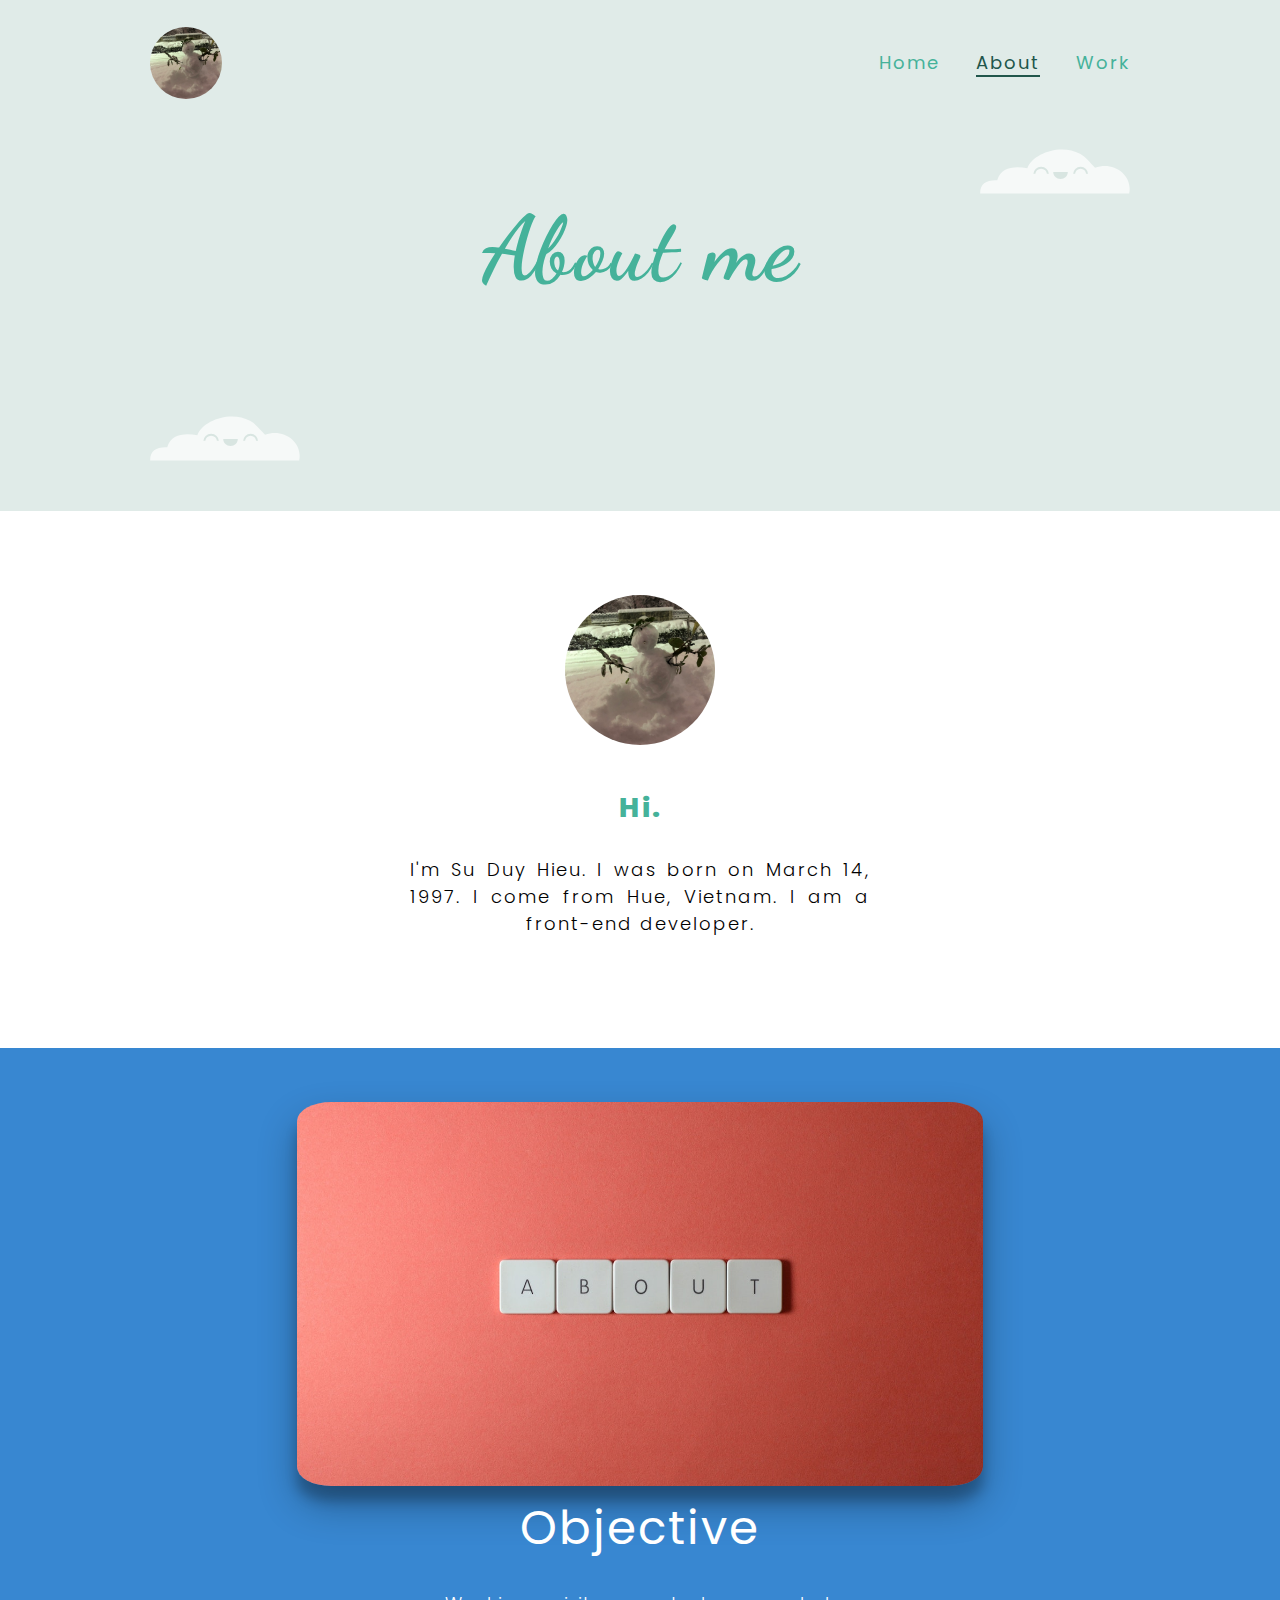
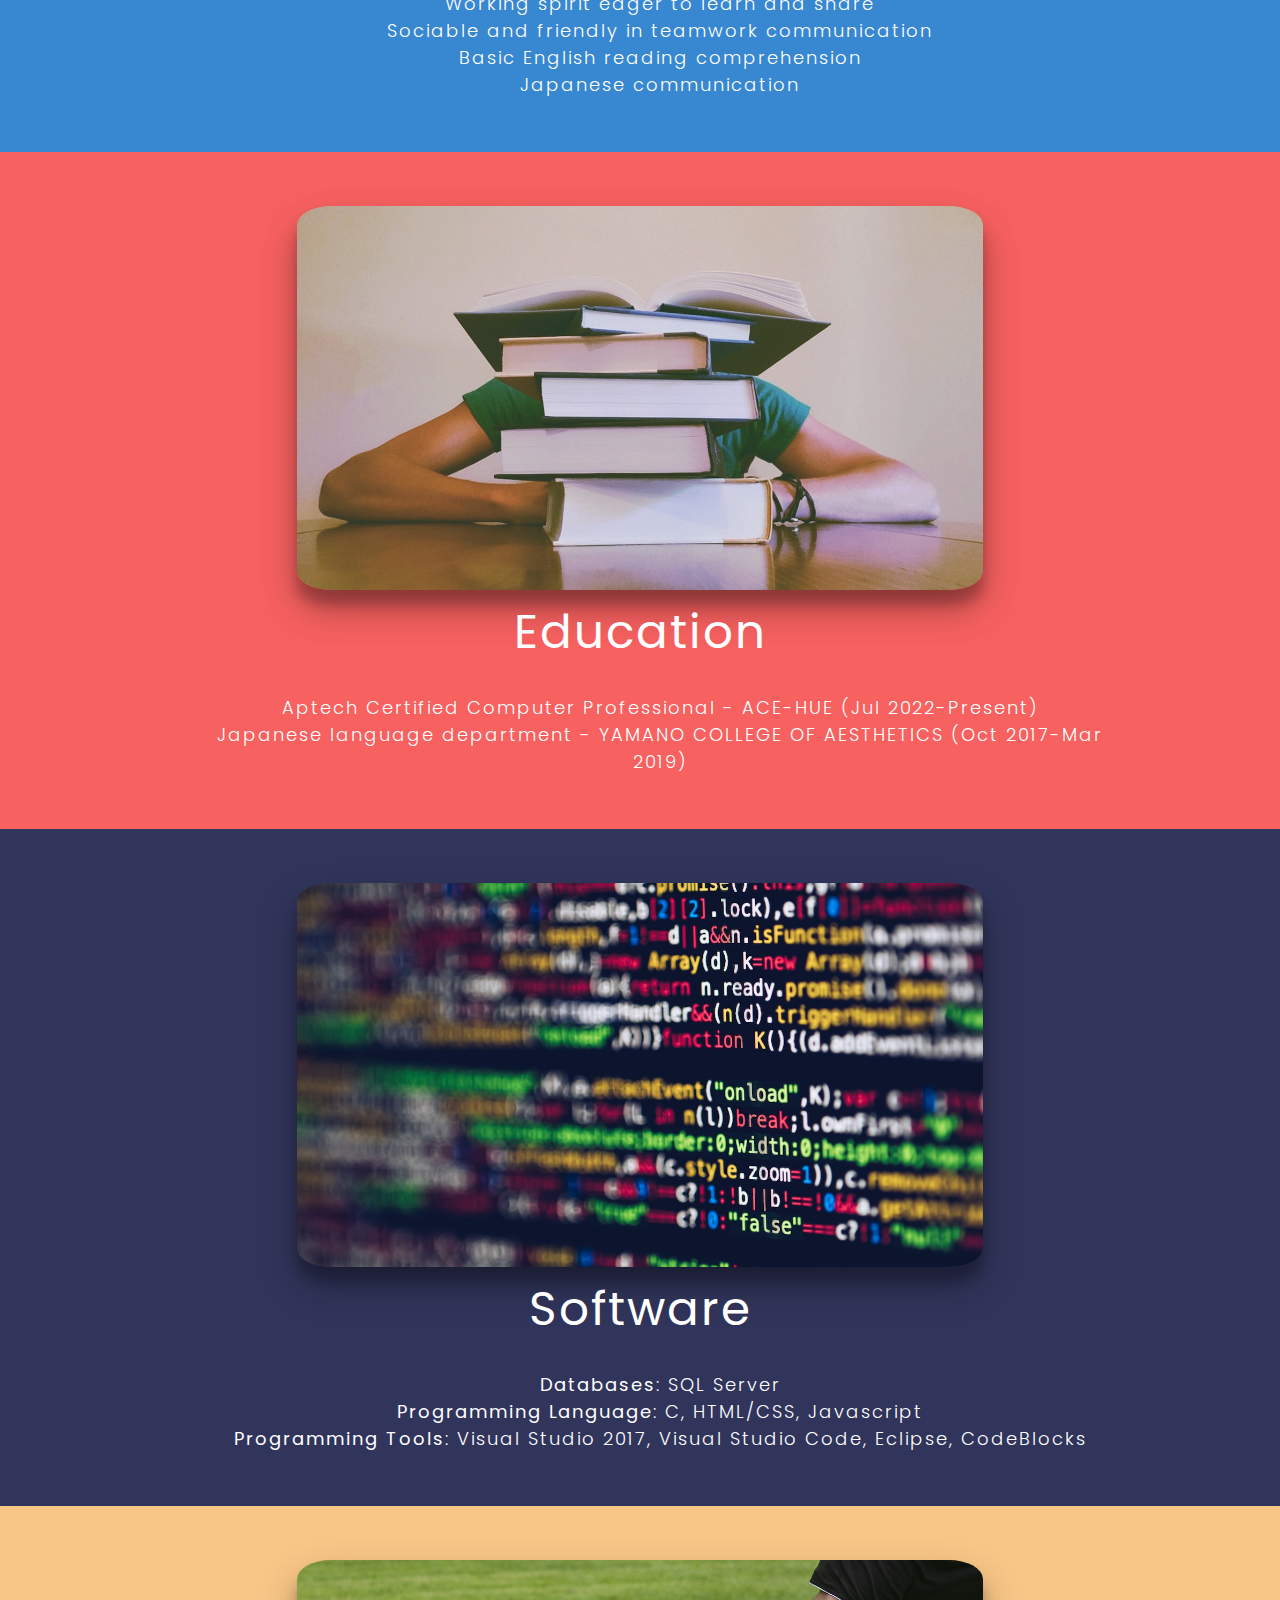
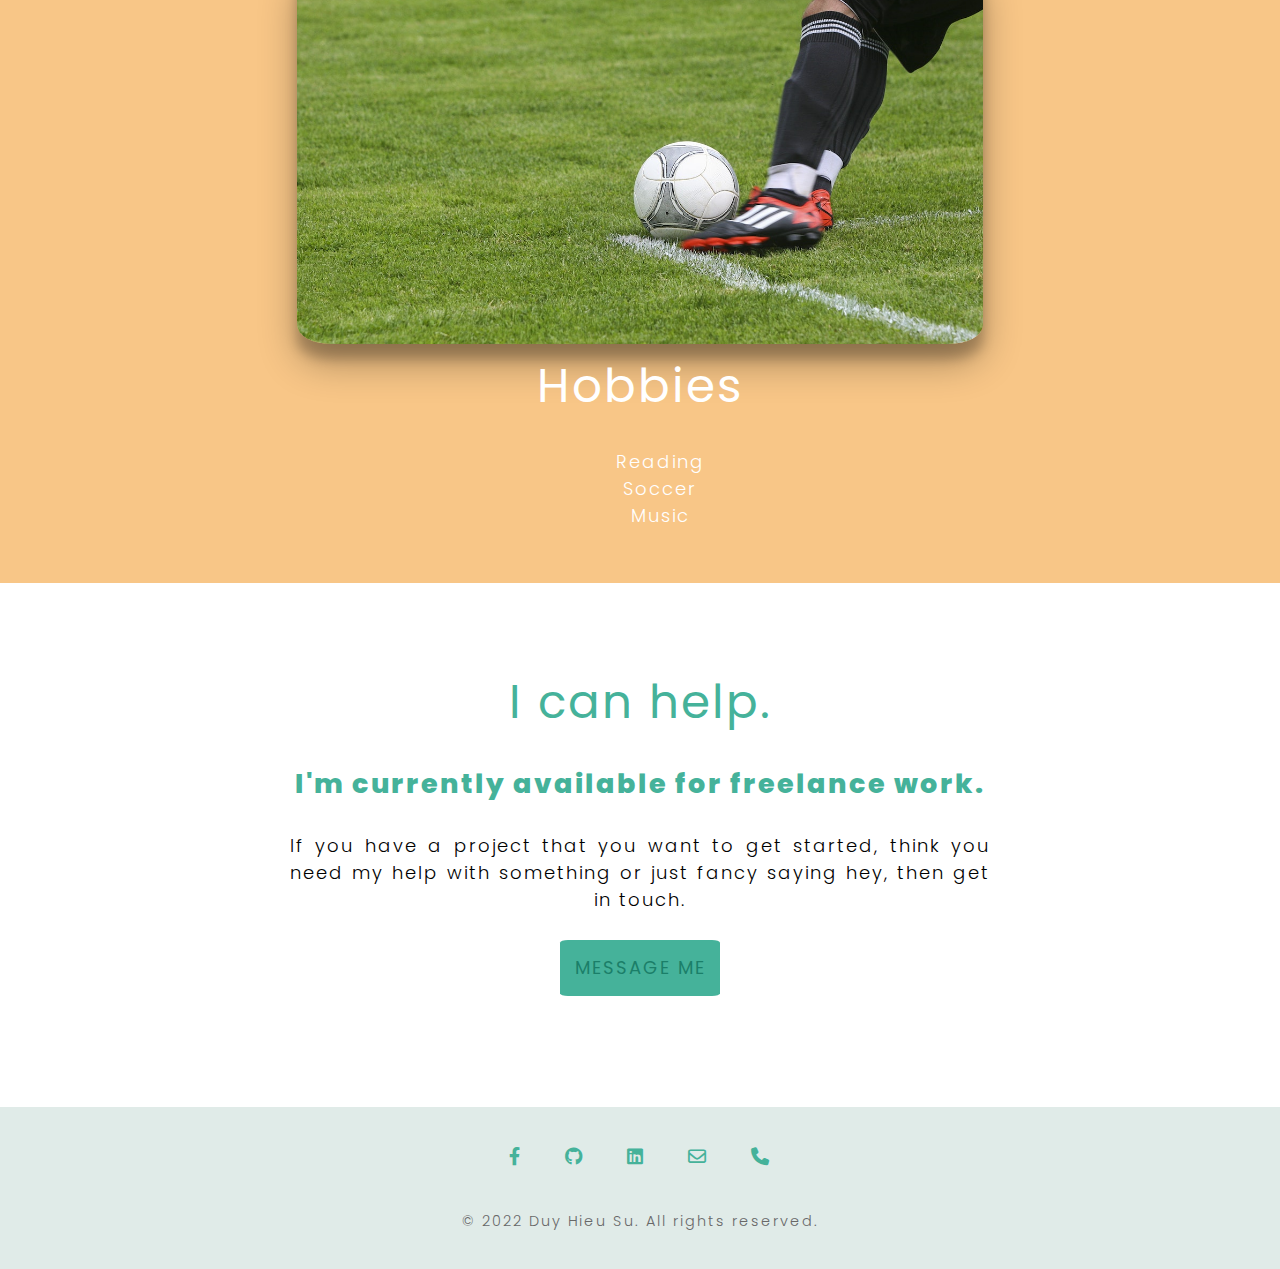
==== commit 6717b818: "feat: add work-page" ====
--- a/html/about.html
+++ b/html/about.html
@@ -23,12 +23,12 @@
         <ul class="nav-list">
           <li class="nav-item"><a href="../index.html" class="nav-link">Home</a></li>
           <li class="nav-item"><a href="#" class="nav-link active">About</a></li>
-          <li class="nav-item"><a href="#" class="nav-link">Work</a></li>
+          <li class="nav-item"><a href="./work.html" class="nav-link">Work</a></li>
         </ul>
       </nav>
     </div>
     <div class="container header-title">
-      
+
       <div class="header-title-heading">
         <h1>About me</h1>
       </div>
@@ -36,7 +36,7 @@
       <img class="header-title-right" src="../img/cloud.svg" alt="">
 
       <img class="header-title-left" src="../img/cloud.svg" alt="">
-      
+
     </div>
   </header>
   <!-- main -->
@@ -45,7 +45,7 @@
     <article id="about" class="container">
       <img src="../img/img-1.png" alt="">
       <h3>Hi.</h3>
-      <p>I was born on March 14, 1997. I come from Hue, Vietnam. I am a front-end developer.</p>
+      <p>I'm Su Duy Hieu. I was born on March 14, 1997. I come from Hue, Vietnam. I am a front-end developer.</p>
     </article>
     <!-- article -->
     <article id="objective">
@@ -114,12 +114,12 @@
     </article>
   </main>
   <footer>
-    <div class="container container-flex">
-      <p><a href=""><i class="fa-brands fa-facebook-f"></i></a></p>
-      <p><a href=""><i class="fa-brands fa-github"></i></a></p>
-      <p><a href=""><i class="fa-brands fa-linkedin"></i></a></p>
-      <p><a href=""><i class="fa-regular fa-envelope"></i></a></p>
-      <p><a href=""><i class="fa-solid fa-phone"></i></a></p>
+    <div class="footer-icon container">
+      <a href="https://www.facebook.com/su.duy.hieu.143/" target="_blank"><i class="fa-brands fa-facebook-f"></i></a>
+      <a href="https://github.com/HieuSD" target="_blank"><i class="fa-brands fa-github"></i></a>
+      <a href=""><i class="fa-brands fa-linkedin"></i></a>
+      <a href="mailto:sdhieu143@gmail.com" target="_blank"><i class="fa-regular fa-envelope"></i></a>
+      <a href="tel:+84762565632"><i class="fa-solid fa-phone"></i></a>
     </div>
     <div class="coppy-right container">
       <p><small>© 2022 Duy Hieu Su. All rights reserved.</small></p>
--- a/css/style.css
+++ b/css/style.css
@@ -204,6 +204,9 @@
 #what section{
   margin-bottom: 84px;
 }
+#what section:last-child{
+  margin-bottom: 0;
+}
 .what-img{
   width: 40%;
 }
@@ -280,7 +283,12 @@
   color: #fff;
 }
 /* footer */
-
+.footer-icon{
+  margin-bottom: 2rem;
+}
+.footer-icon i{
+  margin: 0 1rem;
+}
 /* fonts */
 @font-face {
   font-family: 'Poppins';
